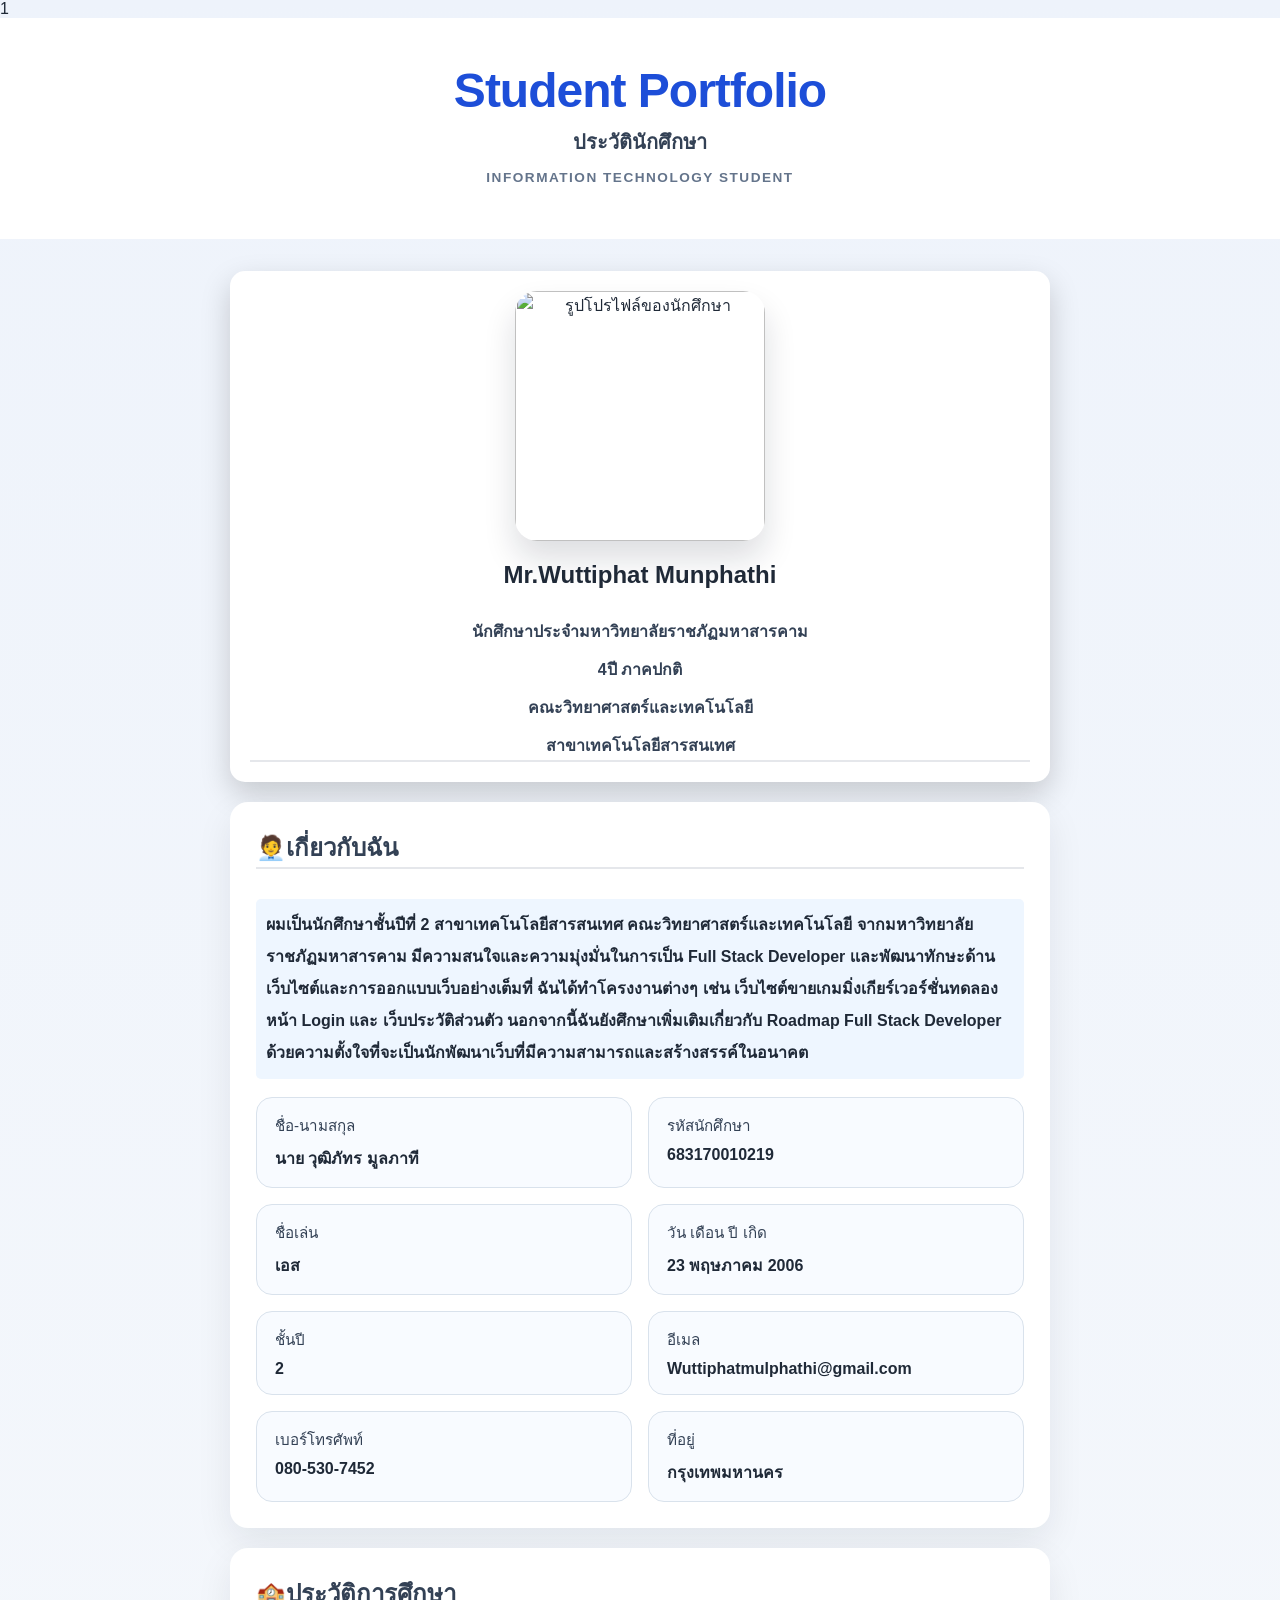
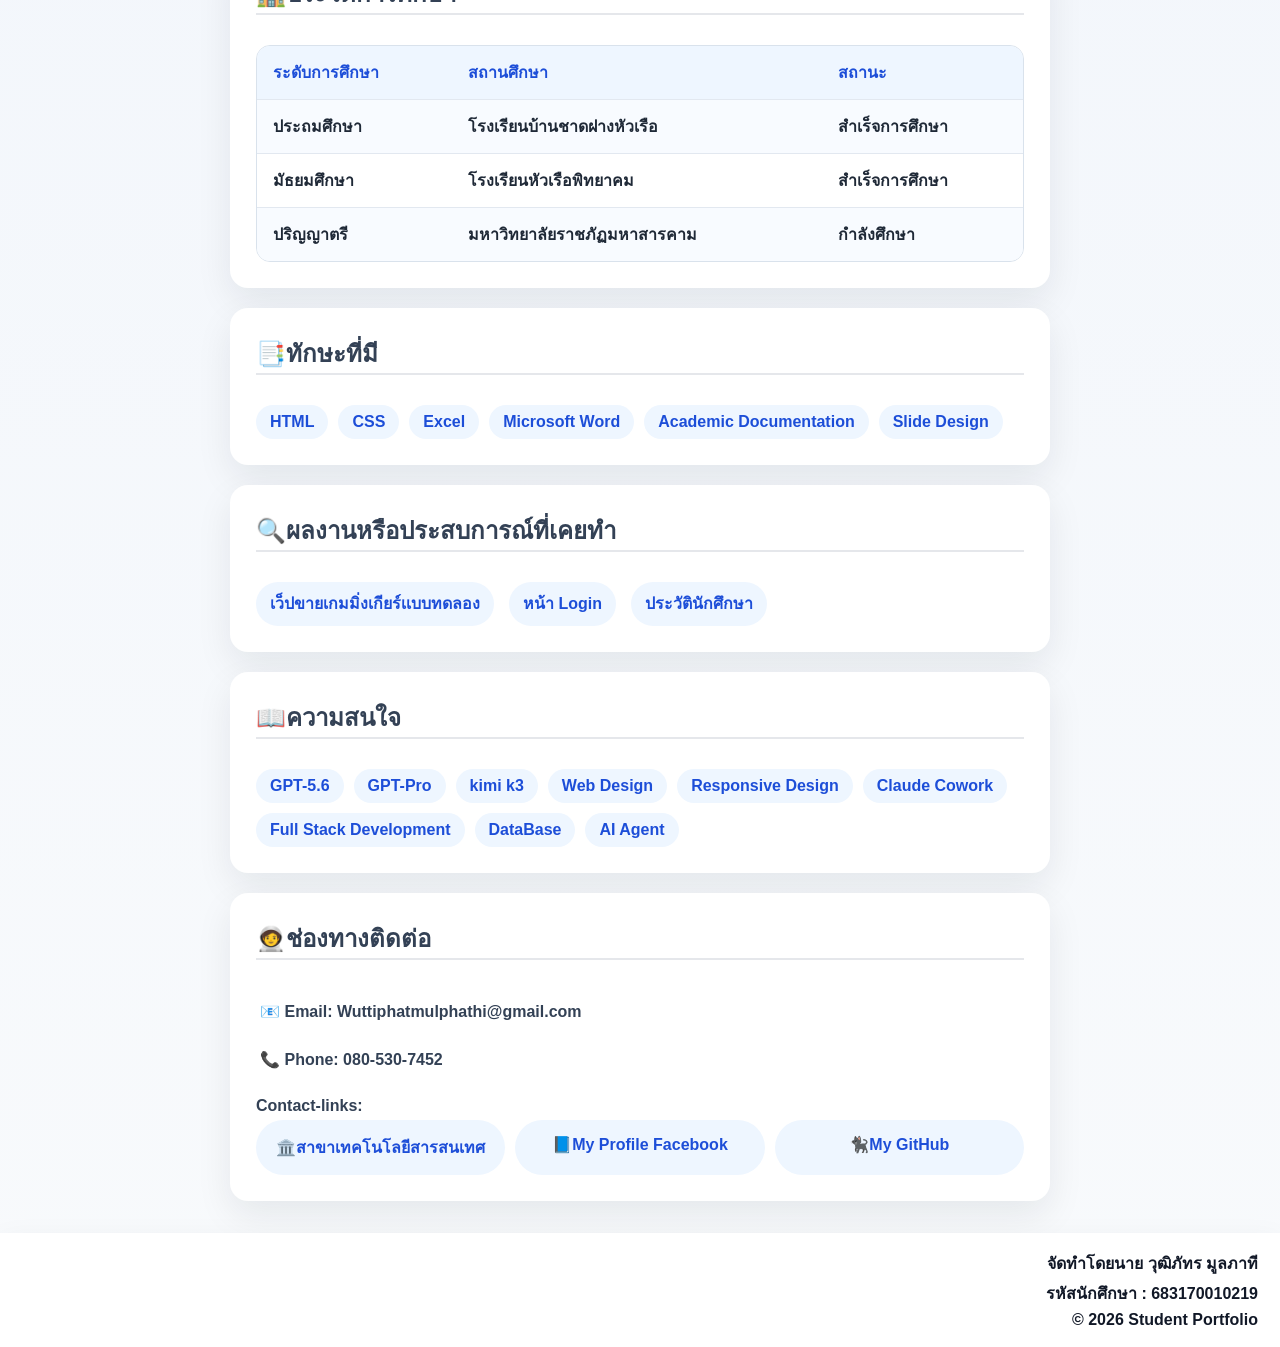
==== Student Profile/Student Profile.html @ 06304952 "Initial commit: Add Student Portfolio project" ====
1<!doctype html>
<html lang="th">
  <head>
    <meta charset="UTF-8" />
    <meta name="viewport" content="width=device-width, initial-scale=1.0" />
    <title>ประวัตินักศึกษา | Wuttiphat Munphathi</title>
    <link rel="stylesheet" href="style-original.css" />
  </head>
  <body>
    <header class="header">
      <div class="son-header">
        <h1>Student Portfolio</h1>
        <h2>ประวัตินักศึกษา</h2>
        <h3>Information Technology Student</h3>
      </div>
    </header>
    <main>
      <section class="profile">
        <div class="profile-image">
          <img src="img/sunset profile.jpg" alt="รูปโปรไฟล์ของนักศึกษา" />
        </div>
        <div class="profile-w4">
          <h1>Mr.Wuttiphat Munphathi</h1>
          <p>นักศึกษาประจำมหาวิทยาลัยราชภัฏมหาสารคาม</p>
          <p>4ปี ภาคปกติ</p>
          <p>คณะวิทยาศาสตร์และเทคโนโลยี</p>
          <p>สาขาเทคโนโลยีสารสนเทศ</p>
        </div>
      </section>
      <section class="student">
        <h2>🧑‍💼เกี่ยวกับฉัน</h2>
        <span class="about-me"
          >ผมเป็นนักศึกษาชั้นปีที่ 2 สาขาเทคโนโลยีสารสนเทศ
          คณะวิทยาศาสตร์และเทคโนโลยี จากมหาวิทยาลัยราชภัฏมหาสารคาม
          มีความสนใจและความมุ่งมั่นในการเป็น Full Stack Developer
          เเละพัฒนาทักษะด้านเว็บไซต์และการออกแบบเว็บอย่างเต็มที่
          ฉันได้ทำโครงงานต่างๆ เช่น เว็บไซต์ขายเกมมิ่งเกียร์เวอร์ชั่นทดลอง หน้า
          Login และ เว็บประวัติส่วนตัว นอกจากนี้ฉันยังศึกษาเพิ่มเติมเกี่ยวกับ
          Roadmap Full Stack Developer
          ด้วยความตั้งใจที่จะเป็นนักพัฒนาเว็บที่มีความสามารถและสร้างสรรค์ในอนาคต
        </span>
        <div class="student-grid">
          <div class="student-card">
            <span>ชื่อ-นามสกุล</span>
            <strong>นาย วุฒิภัทร มูลภาที</strong>
          </div>
          <div class="student-card">
            <span>รหัสนักศึกษา</span>
            <strong>683170010219</strong>
          </div>
          <div class="student-card">
            <span>ชื่อเล่น</span>
            <strong>เอส</strong>
          </div>
          <div class="student-card">
            <span>วัน เดือน ปี เกิด</span>
            <strong>23 พฤษภาคม 2006</strong>
          </div>
          <div class="student-card">
            <span>ชั้นปี</span>
            <strong>2</strong>
          </div>
          <div class="student-card">
            <span>อีเมล</span>
            <strong>Wuttiphatmulphathi@gmail.com</strong>
          </div>
          <div class="student-card">
            <span>เบอร์โทรศัพท์</span>
            <strong>080-530-7452</strong>
          </div>
          <div class="student-card">
            <span>ที่อยู่</span>
            <strong>กรุงเทพมหานคร</strong>
          </div>
        </div>
      </section>

      <section class="st">
        <h2>🏫ประวัติการศึกษา</h2>
        <table>
          <tr>
            <th>ระดับการศึกษา</th>
            <th>สถานศึกษา</th>
            <th>สถานะ</th>
          </tr>
          <tr>
            <td>ประถมศึกษา</td>
            <td>โรงเรียนบ้านชาดฝางหัวเรือ</td>
            <td>สำเร็จการศึกษา</td>
          </tr>
          <tr>
            <td>มัธยมศึกษา</td>
            <td>โรงเรียนหัวเรือพิทยาคม</td>
            <td>สำเร็จการศึกษา</td>
          </tr>
          <tr>
            <td>ปริญญาตรี</td>
            <td>มหาวิทยาลัยราชภัฏมหาสารคาม</td>
            <td>กำลังศึกษา</td>
          </tr>
        </table>
      </section>
      <section class="w">
        <h2>📑ทักษะที่มี</h2>
        <div class="w1">
          <div class="w2">
            <span>HTML</span>
          </div>
          <div class="w2">
            <span>CSS</span>
          </div>
          <div class="w2">
            <span>Excel</span>
          </div>
          <div class="w2">
            <span>Microsoft Word</span>
          </div>
          <div class="w2">
            <span>Academic Documentation</span>
          </div>
          <div class="w2">
            <span>Slide Design</span>
          </div>
        </div>
      </section>
      <section class="me">
        <h2>🔍ผลงานหรือประสบการณ์ที่เคยทำ</h2>
        <div class="item">
          <div class="item-grid">
            <p>เว็ปขายเกมมิ่งเกียร์เเบบทดลอง</p>
          </div>
          <div class="item-grid">
            <p>หน้า Login</p>
          </div>
          <div class="item-grid">
            <p>ประวัตินักศึกษา</p>
          </div>
        </div>
      </section>
      <section class="skills-section">
        <h2>📖ความสนใจ</h2>
        <div class="skills">
          <span>GPT-5.6</span>
          <span>GPT-Pro</span>
          <span>kimi k3</span>
          <span>Web Design</span>
          <span>Responsive Design</span>
          <span>Claude Cowork</span>
          <span>Full Stack Development</span>
          <span>DataBase</span>
          <span>AI Agent</span>
        </div>
      </section>
      <section class="connect">
        <h2>🧑‍🚀ช่องทางติดต่อ</h2>
        <div class="contact-info">
          <p>📧 <strong>Email:</strong> Wuttiphatmulphathi@gmail.com</p>
          <p>📞 <strong>Phone:</strong> 080-530-7452</p>
        </div>
        <p>Contact-links:</p>
        <div class="contact-links">
          <a
            href="https://www.facebook.com/itrmu.ac.th"
            target="_blank"
            rel="noopener noreferrer"
            >🏛️สาขาเทคโนโลยีสารสนเทศ</a
          >
          <a
            href="https://www.facebook.com/est.wm.9"
            target="_blank"
            rel="noopener noreferrer"
            >📘My Profile Facebook</a
          >
          <a
            href="https://github.com/Est200x"
            target="_blank"
            rel="noopener noreferrer"
            >🐈‍⬛My GitHub</a
          >
        </div>
      </section>
    </main>
    <footer class="ct">
      <span>จัดทำโดยนาย วุฒิภัทร มูลภาที</span>
      <span>รหัสนักศึกษา : 683170010219</span>
      <span>© 2026 Student Portfolio</span>
    </footer>
  </body>
</html>
---- Student Profile/style-original.css ----
:root {
  --bg-start: #eef3fb;
  --bg-end: #f8fafc;
  --surface: #ffffff;
  --surface-soft: #eef6ff;
  --text: #1f2937;
  --text-muted: #334155;
  --accent: #1d4ed8;
  --border: #e5e7eb;
}

* {
  box-sizing: border-box;
}

html {
  scroll-behavior: smooth;
}

body {
  margin: 0;
  min-height: 100vh;
  font-family: Arial, Helvetica, sans-serif;
  background: linear-gradient(180deg, var(--bg-start) 0%, var(--bg-end) 100%);
  color: var(--text);
}

.header {
  display: flex;
  justify-content: center;
  text-align: center;
  padding: 45px 20px 40px;
  background: var(--surface);
}

.son-header h1 {
  margin: 0;
  color: var(--accent);
  font-size: clamp(2rem, 5vw, 3rem);
  font-weight: 800;
  letter-spacing: -1px;
}

.son-header h2 {
  width: auto;
  margin: 8px 0 0;
  padding: 0;
  background: none;
  color: var(--text-muted);
  font-size: 1.25rem;
  font-weight: 600;
  border: none;
}
h3 {
  display: block;
  margin-top: 12px;
  color: #64748b;
  font-size: 0.85rem;
  letter-spacing: 1.5px;
  text-transform: uppercase;
}

main {
  width: min(92%, 820px);
  max-width: 820px;
  margin: 32px auto;
}

section {
  box-shadow: 0 14px 36px rgba(15, 23, 42, 0.08);
  background: var(--surface);
  border-radius: 18px;
  padding: 26px;
  margin: 20px auto 14px;
  color: var(--text);
}

section:last-of-type {
  margin-bottom: 0;
}
.student {
  background: var(--surface);
  display: block;
}
.student-grid {
  display: grid;
  grid-template-columns: repeat(2, minmax(180px, 1fr));
  gap: 16px;
  margin-top: 18px;
}

.student-card {
  padding: 16px 18px;
  border-radius: 16px;
  background: #f8fbff;
  border: 1px solid #d9e2ec;
}

.student-card span {
  display: block;
  margin-bottom: 8px;
  color: var(--text-muted);
  font-size: 0.95rem;
}

.student-card strong {
  display: block;
  color: var(--text);
  font-weight: 700;
}

img {
  border-radius: 22px;
  box-shadow: 0 18px 32px rgba(15, 23, 42, 0.14);
  width: 250px;
  height: 250px;
  object-fit: cover;
  max-width: 100%;
}
.contact-links {
  display: grid;
  grid-template-columns: repeat(3, 1fr);
  gap: 10px;
}

.contact-links a {
  background: var(--surface-soft);
  border-radius: 999px;
  padding: 15px;
  color: var(--accent);
  text-decoration: none;
  font-weight: 700;
  text-align: center;
  transition:
    transform 0.2s ease,
    background-color 0.2s ease;
}

.contact-links a:hover,
.contact-links a:focus-visible {
  text-decoration: underline;
  background: #e8f2ff;
  transform: translateY(-1px);
}
.contact-info {
  display: grid;
  gap: 4px;
  margin-bottom: 10px;
}

.contact-info p {
  margin: 0;
  padding: 8px 4px;
  font-weight: 550;
}
.profile {
  border-radius: 15px;
  padding: 20px;
  box-shadow: 0 12px 30px rgba(0, 0, 0, 0.18);
  background: var(--surface);
  text-align: center;
  max-width: 1200px;
  align-items: center;
}
.profile-w4 {
  border-bottom: 2px solid var(--border);
  display: grid;
  gap: 10px;
}
.profile-w4 span {
  font-weight: 800;
  color: var(--text-muted);
  line-height: 1.5;
}
h2 {
  margin: 0px 0px 30px 0px;
  color: var(--text-muted);
  border-bottom: 2px solid var(--border);
}
p {
  display: block;
  background: var(--surface);
  margin: 0;
  font-weight: 600;
  line-height: 1.75;
  color: var(--text-muted);
}
table {
  width: 100%;
  border-collapse: separate;
  border-spacing: 0;
  margin-top: 18px;
  overflow: hidden;
  border: 1px solid #d9e2ec;
  border-radius: 14px;
  background: var(--surface);
}

th,
td {
  font-weight: 600;
  padding: 14px 16px;
  text-align: left;
  border-bottom: 1px solid #e2e8f0;
}

th {
  background: var(--surface-soft);
  color: var(--accent);
  font-weight: 900;
}

tbody tr:nth-child(even) {
  background: #f8fbff;
}

tbody tr:hover {
  background: #edf5ff;
}

tbody tr:last-child td {
  border-bottom: none;
}

.ct {
  font-weight: 600;
  box-shadow: 0 12px 30px rgba(15, 23, 42, 0.08);
  display: flex;
  flex-direction: column;
  background: var(--surface);
  color: #111827;
  justify-content: center;
  align-items: flex-end;
  padding: 18px 22px;
  gap: 5px;
}

.skills {
  display: flex;
  gap: 10px;
  flex-wrap: wrap;
}

.skills span {
  display: inline-flex;
  align-items: center;
  padding: 8px 14px;
  border-radius: 999px;
  background: var(--surface-soft);
  color: var(--accent);
  font-weight: 700;
  transition:
    transform 0.2s ease,
    background-color 0.2s ease;
}

.skills span:hover,
.skills span:focus-visible {
  background: #e8f2ff;
  transform: translateY(-1px);
}
.item {
  display: flex;
  gap: 15px;
  flex-wrap: wrap;
}
.item-grid p {
  display: inline-flex;
  align-items: center;
  padding: 8px 14px;
  border-radius: 999px;
  background: var(--surface-soft);
  color: var(--accent);
  font-weight: 700;
  transition:
    transform 0.2s ease,
    background-color 0.2s ease;
}
.about-me {
  max-width: 1200px;
  width: auto;
  height: auto;
  color: var(--text);
  font-weight: 600;
  border-radius: 5px;
  padding: 10px;
  display: block;
  background: var(--surface-soft);
  line-height: 2;
}
.w {
  gap: 10px;
  flex-wrap: wrap;
}
.w1 {
  display: flex;
  gap: 10px;
  flex-wrap: wrap;
}
.w2 {
  display: inline-flex;
  align-items: center;
  padding: 8px 14px;
  border-radius: 100px;
  background: var(--surface-soft);
  color: var(--accent);
  font-weight: 700;
}
@media (max-width: 720px) {
  main {
    width: min(96%, 100%);
  }
  .profile {
    display: grid;
    grid-template-columns: minmax(180px, 220px) 1fr;
  }
  section {
    padding: 22px;
  }

  img {
    width: 150px;
    height: 150px;
  }

  footer {
    align-items: center;
    text-align: center;
  }
}
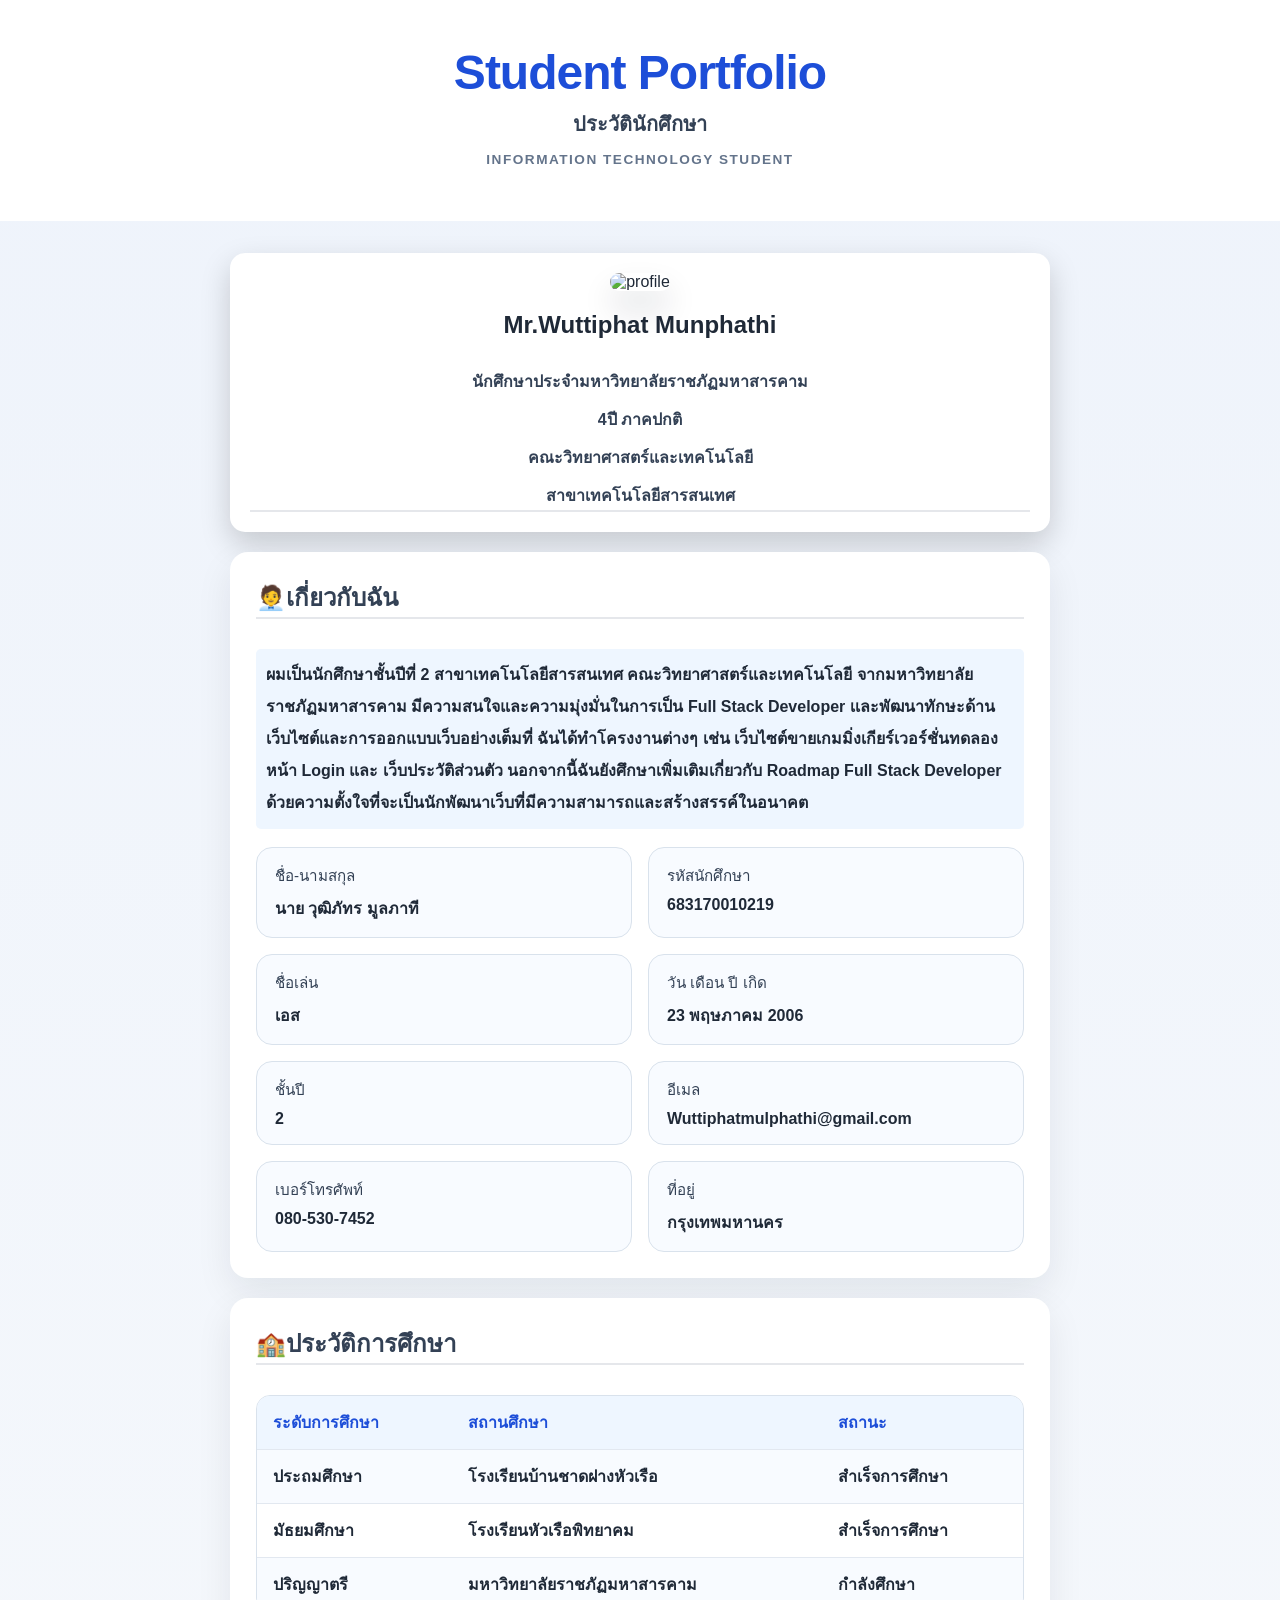
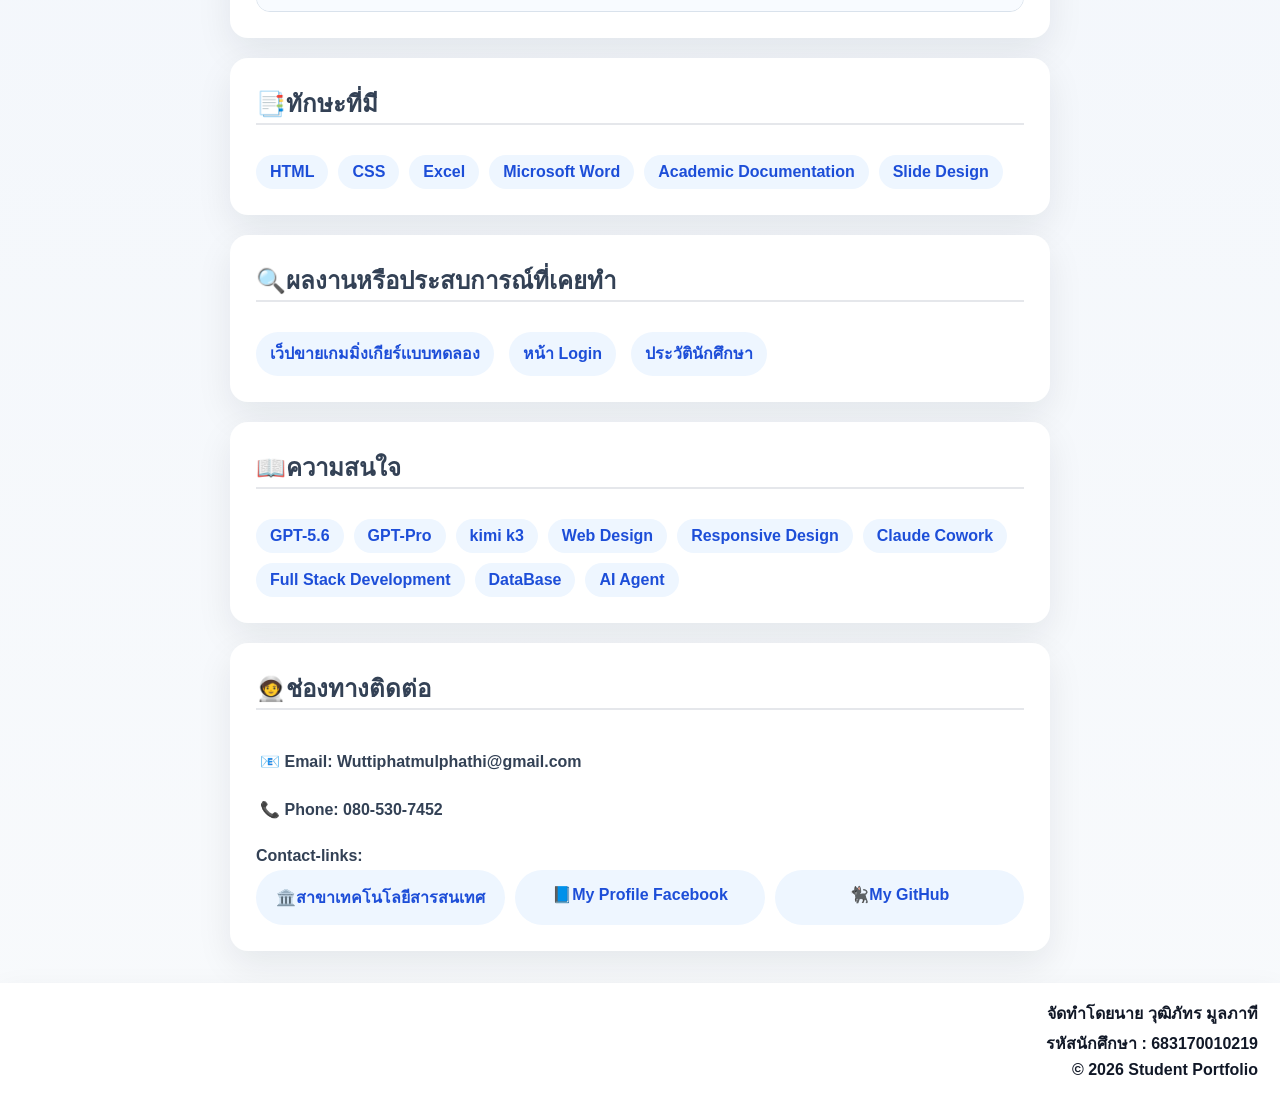
==== commit 29d13406: "Update Student Profile.html" ====
--- a/Student Profile/Student Profile.html
+++ b/Student Profile/Student Profile.html
@@ -1,4 +1,4 @@
-1<!doctype html>
+<!doctype html>
 <html lang="th">
   <head>
     <meta charset="UTF-8" />
@@ -17,7 +17,7 @@
     <main>
       <section class="profile">
         <div class="profile-image">
-          <img src="img/sunset profile.jpg" alt="รูปโปรไฟล์ของนักศึกษา" />
+          <img src="sunset profile.jpg" alt="profile">
         </div>
         <div class="profile-w4">
           <h1>Mr.Wuttiphat Munphathi</h1>
@@ -172,7 +172,7 @@
             >📘My Profile Facebook</a
           >
           <a
-            href="https://github.com/Est200x"
+            href="https://github.com/Est-source"
             target="_blank"
             rel="noopener noreferrer"
             >🐈‍⬛My GitHub</a
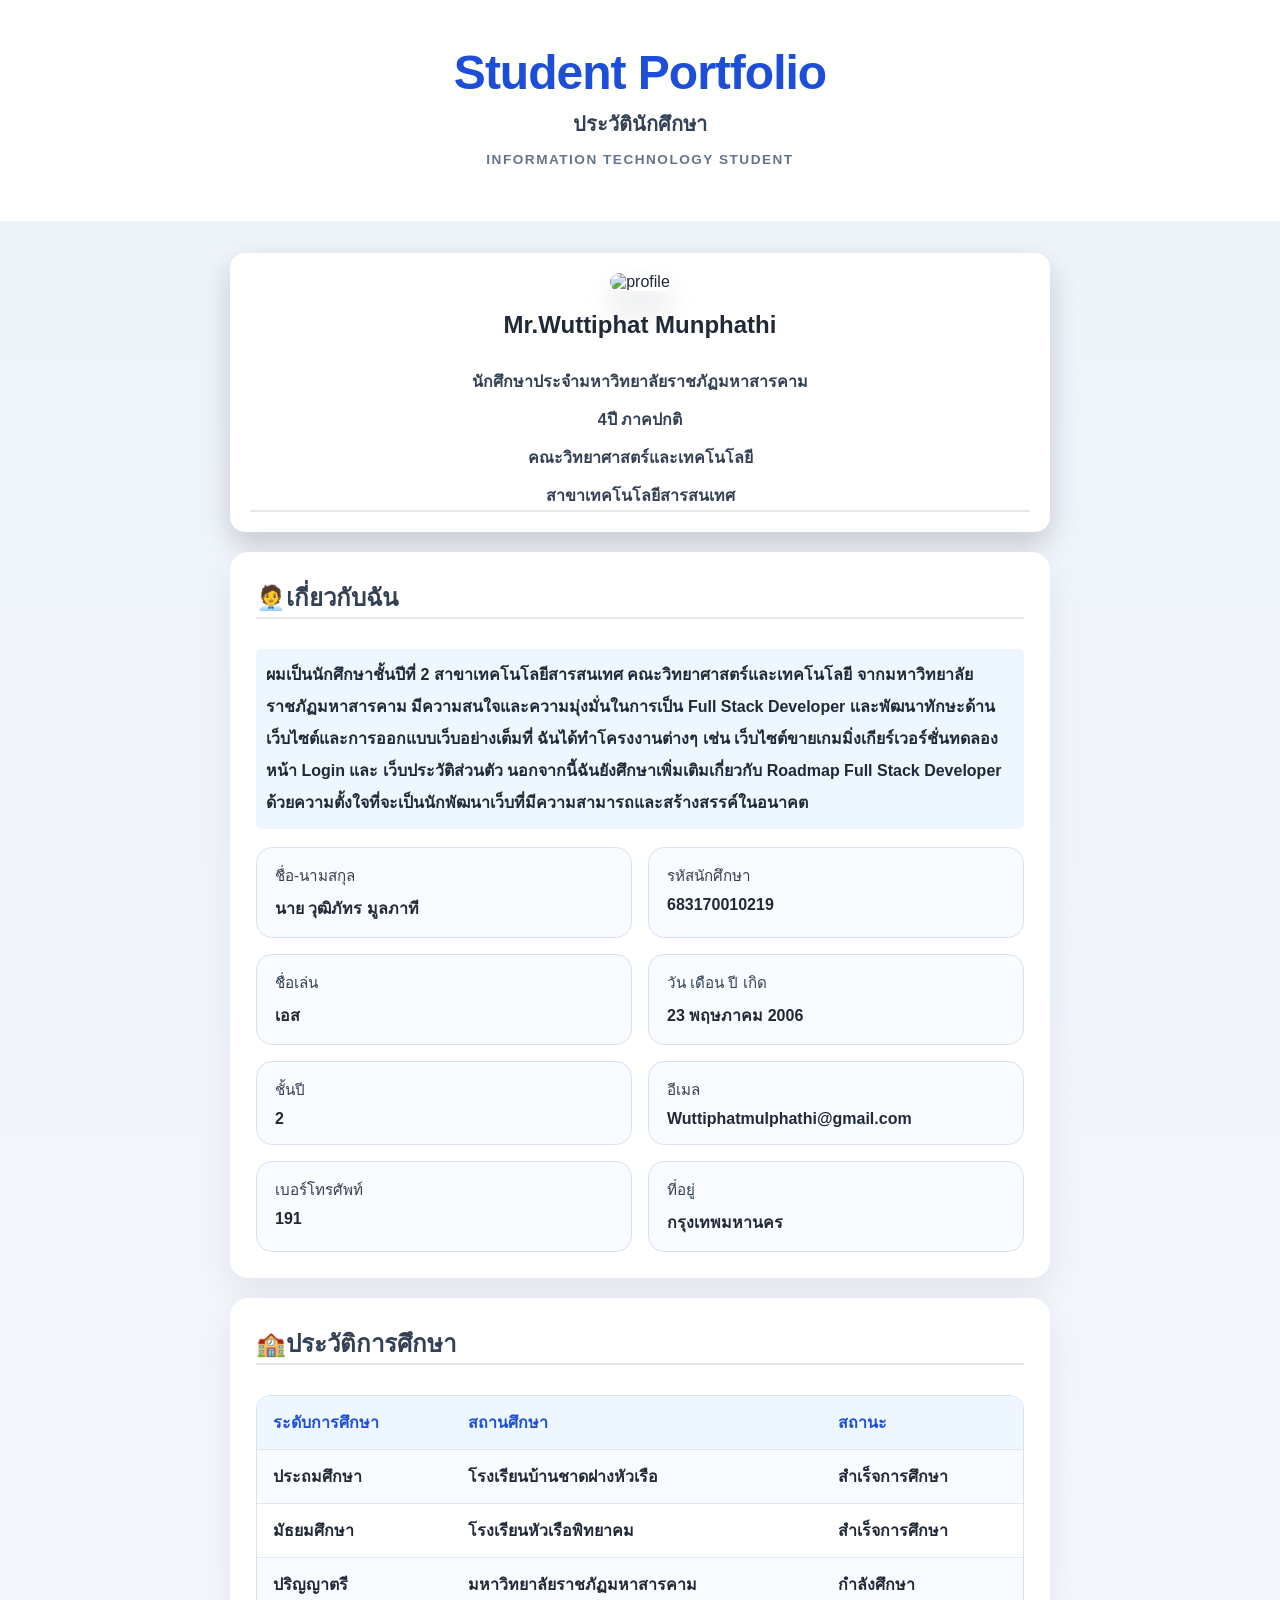
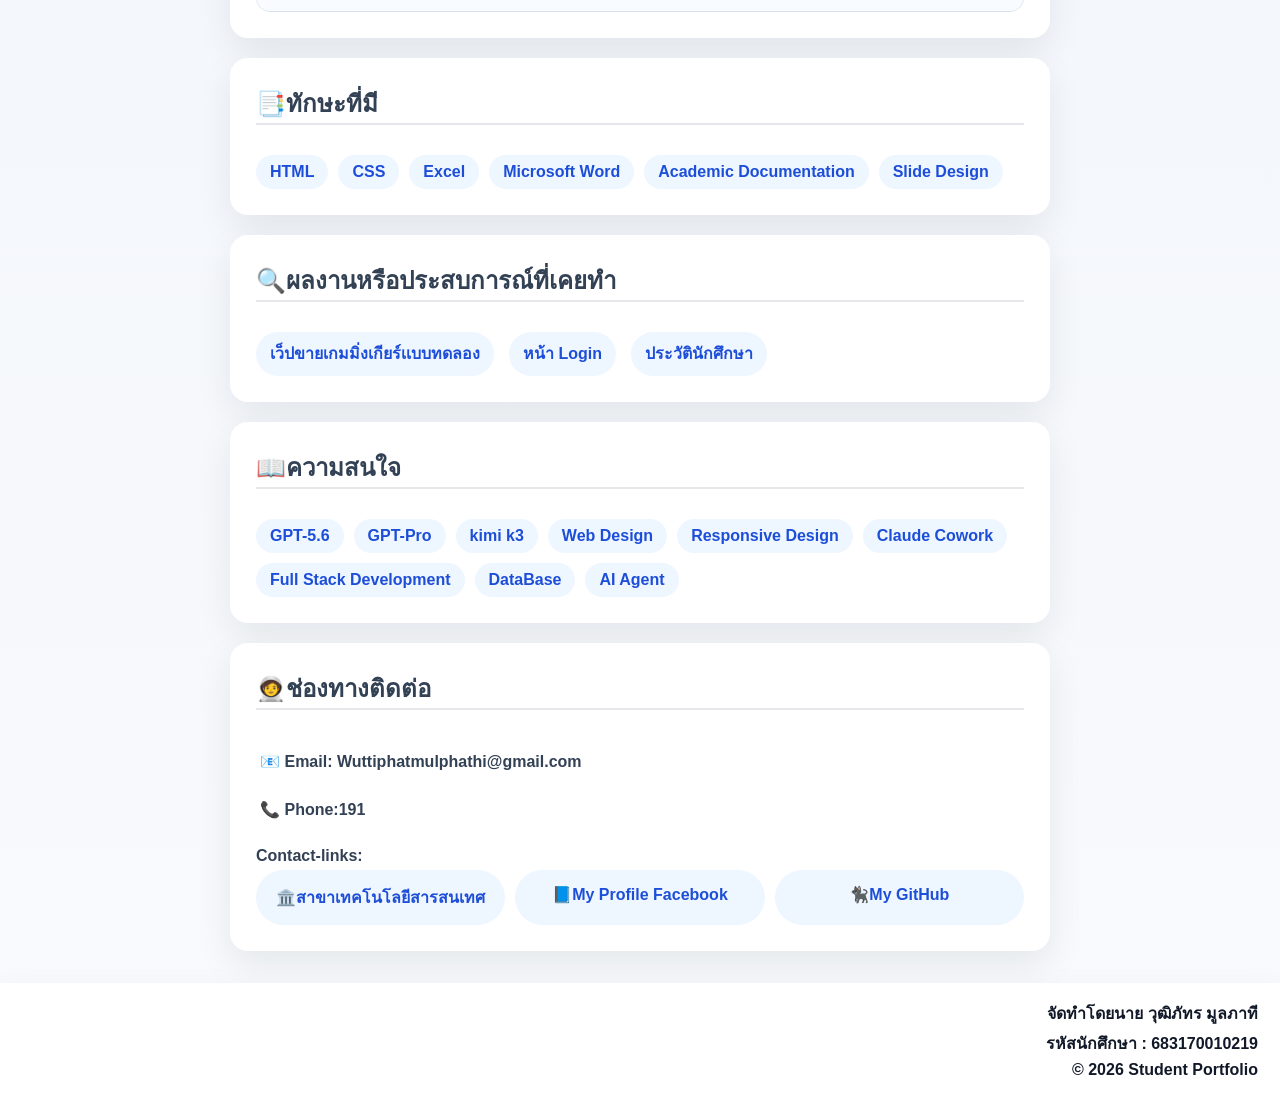
==== commit 2b36f6fb: "Update Student Profile.html" ====
--- a/Student Profile/Student Profile.html
+++ b/Student Profile/Student Profile.html
@@ -66,7 +66,7 @@
           </div>
           <div class="student-card">
             <span>เบอร์โทรศัพท์</span>
-            <strong>080-530-7452</strong>
+            <strong>191</strong>
           </div>
           <div class="student-card">
             <span>ที่อยู่</span>
@@ -155,7 +155,7 @@
         <h2>🧑‍🚀ช่องทางติดต่อ</h2>
         <div class="contact-info">
           <p>📧 <strong>Email:</strong> Wuttiphatmulphathi@gmail.com</p>
-          <p>📞 <strong>Phone:</strong> 080-530-7452</p>
+          <p>📞 <strong>Phone:</strong>191</p>
         </div>
         <p>Contact-links:</p>
         <div class="contact-links">
